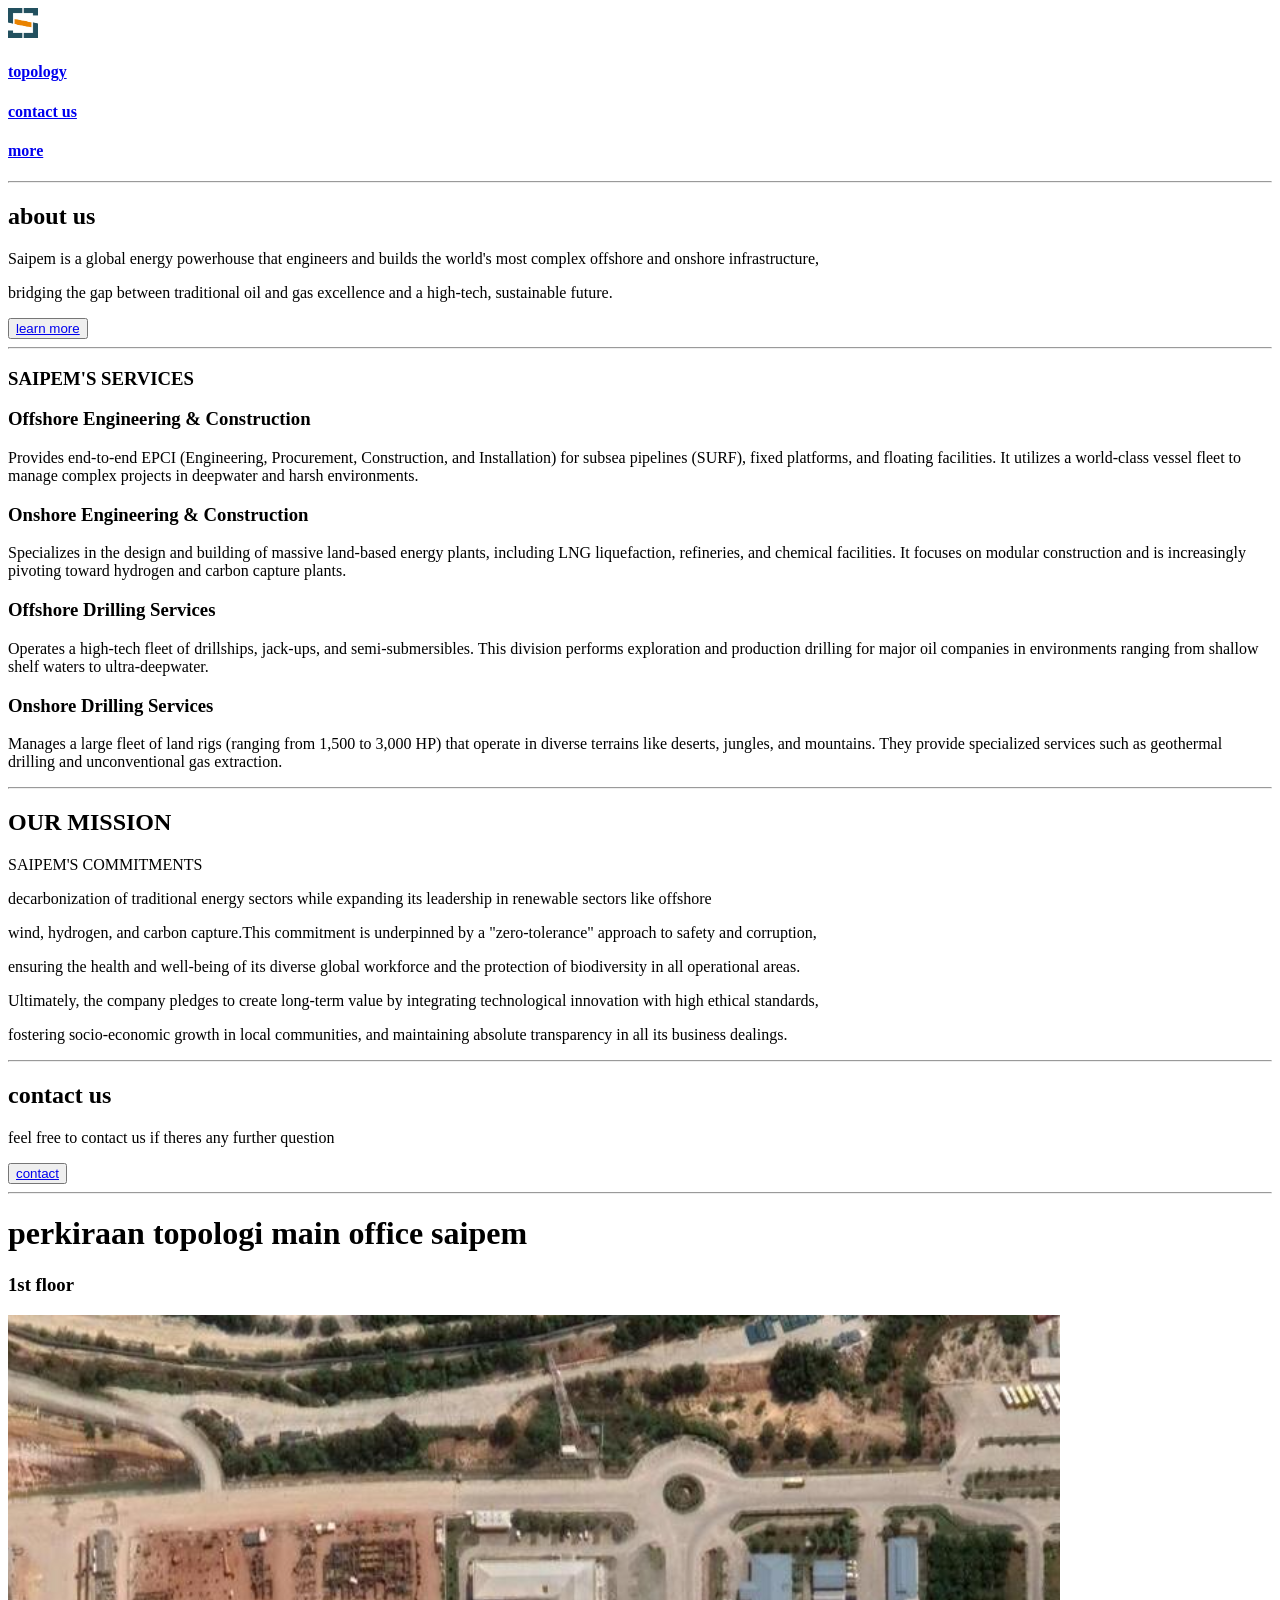
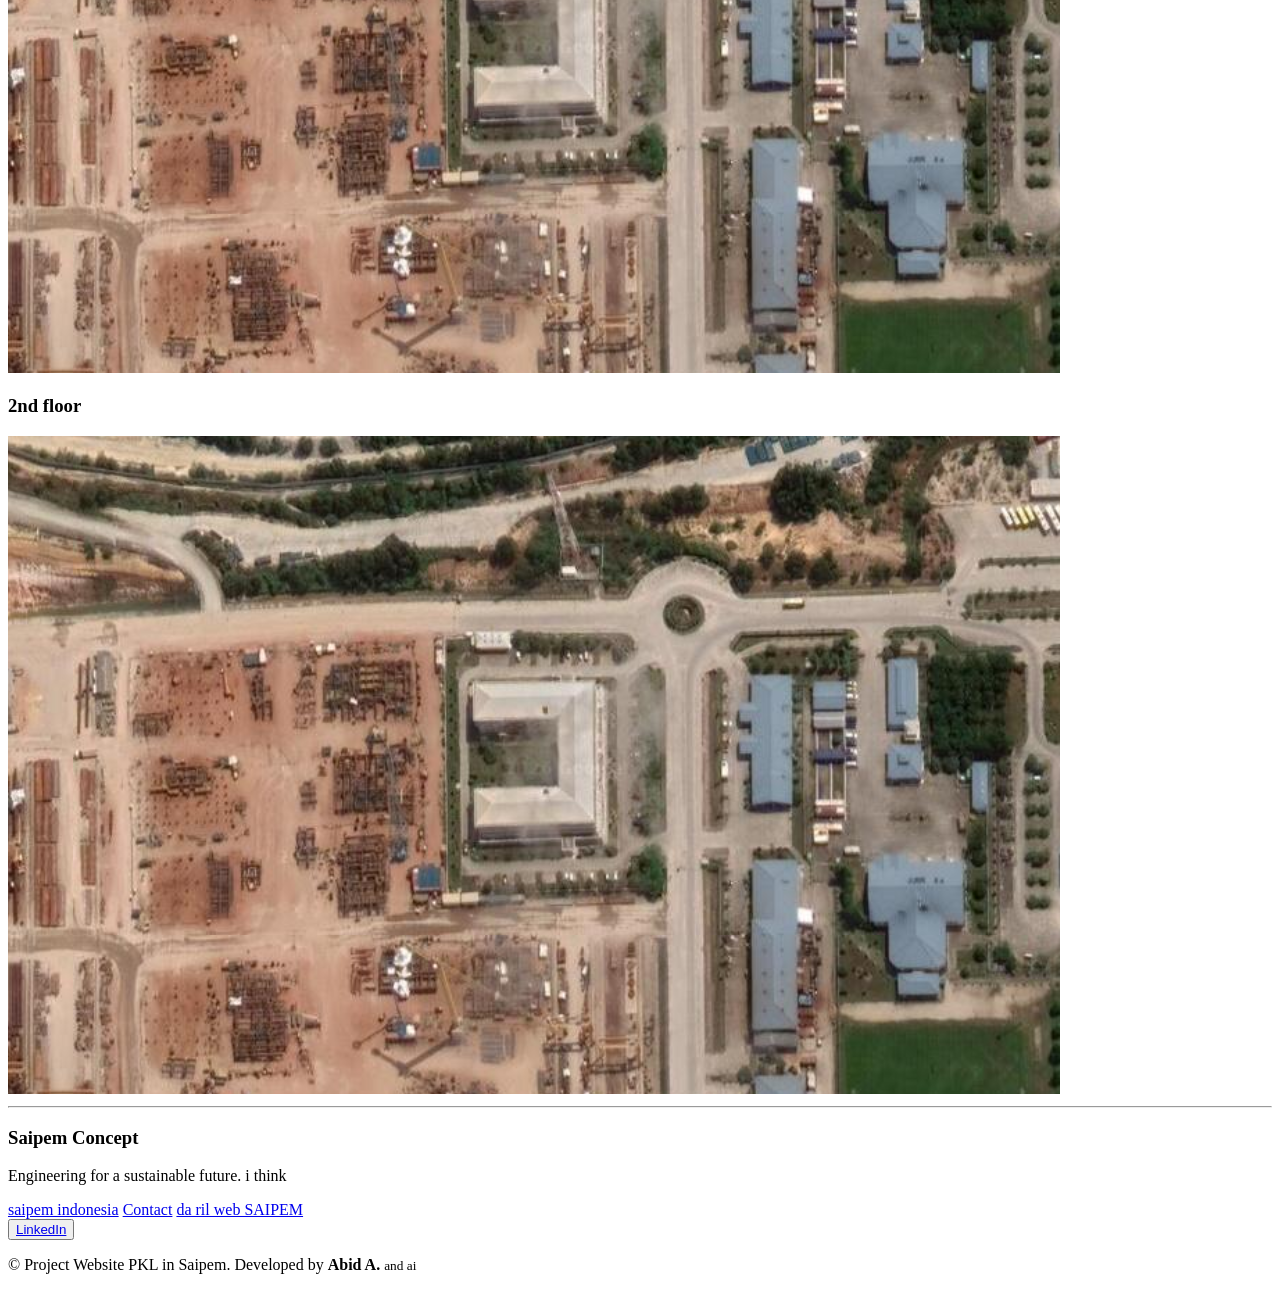
==== index.html @ 53cee396 "Add files via upload" ====
<!DOCTYPE html>
<html lang="en">
<head>
    <meta name="viewport" content="width=device-width, initial-scale=1.0">
    <title>SAIPEM WEBPAGE MADE BY ABID</title>
    <link rel="stylesheet" href="style_index.css">
</head>
<body>
   <header>
      <nav>
         <div id="logo">
           <a target="_blank" href="index.html"><img height="30" src="pics/saipem logo.png" ></a>
         </div>
         <div id="nav links">
           <a href="#perkiraan_topology"><h4>topology</h4></a>
           <a target="_blank" href="mailto:yourname@example.com?subject=Contact%20Us%20-%20Saipem%20Project"><h4>contact us</h4></a>
           <a target="_blank" href="learn_more.html"><h4>more</h4></a>
         </div>
      </nav>
   </header>
  <hr> 
   <main>
    <section id="about us">
      <h2>about us</h2>
      <p>Saipem is a global energy powerhouse that engineers and builds the world's most complex offshore and onshore infrastructure,</p>
      <p> bridging the gap between traditional oil and gas excellence and a high-tech, sustainable future.</p>
      <p>  </p>
      
      <button><a href="learn_more.html">learn more</a></button>
    </section>
<hr>
    <section id="SAIPEM'S service">
      <h3>SAIPEM'S SERVICES</h3>
      <div id="Offshore Engineering & Construction">
        <h3>Offshore Engineering & Construction</h3>
        <p>Provides end-to-end EPCI (Engineering, Procurement, Construction, and Installation) for subsea pipelines (SURF), fixed platforms, and floating facilities. It utilizes a world-class vessel fleet to manage complex projects in deepwater and harsh environments.</p>
      </div>
      <div id="Onshore Engineering & Construction">
         <h3>Onshore Engineering & Construction</h3>
         <p>Specializes in the design and building of massive land-based energy plants, including LNG liquefaction, refineries, and chemical facilities. It focuses on modular construction and is increasingly pivoting toward hydrogen and carbon capture plants.</p>
      </div>
      <div id="Offshore Drilling Services">
        <h3>Offshore Drilling Services</h3>
        <p>Operates a high-tech fleet of drillships, jack-ups, and semi-submersibles. This division performs exploration and production drilling for major oil companies in environments ranging from shallow shelf waters to ultra-deepwater.</p>
      </div>
      <div id="Onshore Drilling Services">
        <h3>Onshore Drilling Services</h3>
        <p>Manages a large fleet of land rigs (ranging from 1,500 to 3,000 HP) that operate in diverse terrains like deserts, jungles, and mountains. They provide specialized services such as geothermal drilling and unconventional gas extraction.</p>
      </div>
    </section>
<hr>
    <section id="our misson">
      <h2>OUR MISSION</h2>
      <p> SAIPEM'S COMMITMENTS </p>
      <p> decarbonization of traditional energy sectors while expanding its leadership in renewable sectors like offshore </p>
      <p> wind, hydrogen, and carbon capture.This commitment is underpinned by a "zero-tolerance" approach to safety and corruption, </p>
      <p> ensuring the health and well-being of its diverse global workforce and the protection of biodiversity in all operational areas.</p>
      <p> Ultimately, the company pledges to create long-term value by integrating technological innovation with high ethical standards,</p>
      <p> fostering socio-economic growth in local communities, and maintaining absolute transparency in all its business dealings.</p>
    </section>
<hr>
    <section id="contact us">
      <h2>contact us</h2>
      <p>feel free to contact us if theres any further question</p>
      <button><a  target="_blank" href="mailto:yourname@example.com?subject=Contact%20Us%20-%20Saipem%20Project">contact</a></button>
    </section>
<hr>

    <h1 id="perkiraan_topology">perkiraan topologi main office saipem</h1>

    <section id="title_first_floor">
      <h3>1st floor</h3>
    </section>

    <section id="first_floor">
        <img src="pics/Screenshot 2026-03-02 100749.png" alt="">
    </section>

    <section id="title_second_floor">
      <h3>2nd floor</h3>
    </section>

    <section id="second_floor">
        <img src="pics/Screenshot 2026-03-02 100749.png" alt="">
    </section>

   </main>
<hr>
<footer>
  <div class="footer-container">
    <div class="footer-section">
      <h3>Saipem Concept</h3>
      <p>Engineering for a sustainable future. i think</p>
    </div>
    
    <div class="footer-links">
      <a target="_blank" href="https://www.linkedin.com/company/pt-saipem-indonesia/">saipem indonesia</a>
      <a target="_blank" href="mailto:yourname@example.com?subject=Contact%20Us%20-%20Saipem%20Project">Contact</a>
      <a target="_blank" href="https://www.saipem.com/en">da ril web SAIPEM</a>
    </div>

      <button> <a target="_blank" href="https://www.linkedin.com/in/abid-aryasatya/">LinkedIn</a></button>
    </div>
  </div>
  
  <div class="footer-bottom">
    <p>&copy; Project Website PKL in Saipem. Developed by <strong>Abid A.</strong> <small>and ai</small></p>
  </div>
</footer>
</body>
</html>
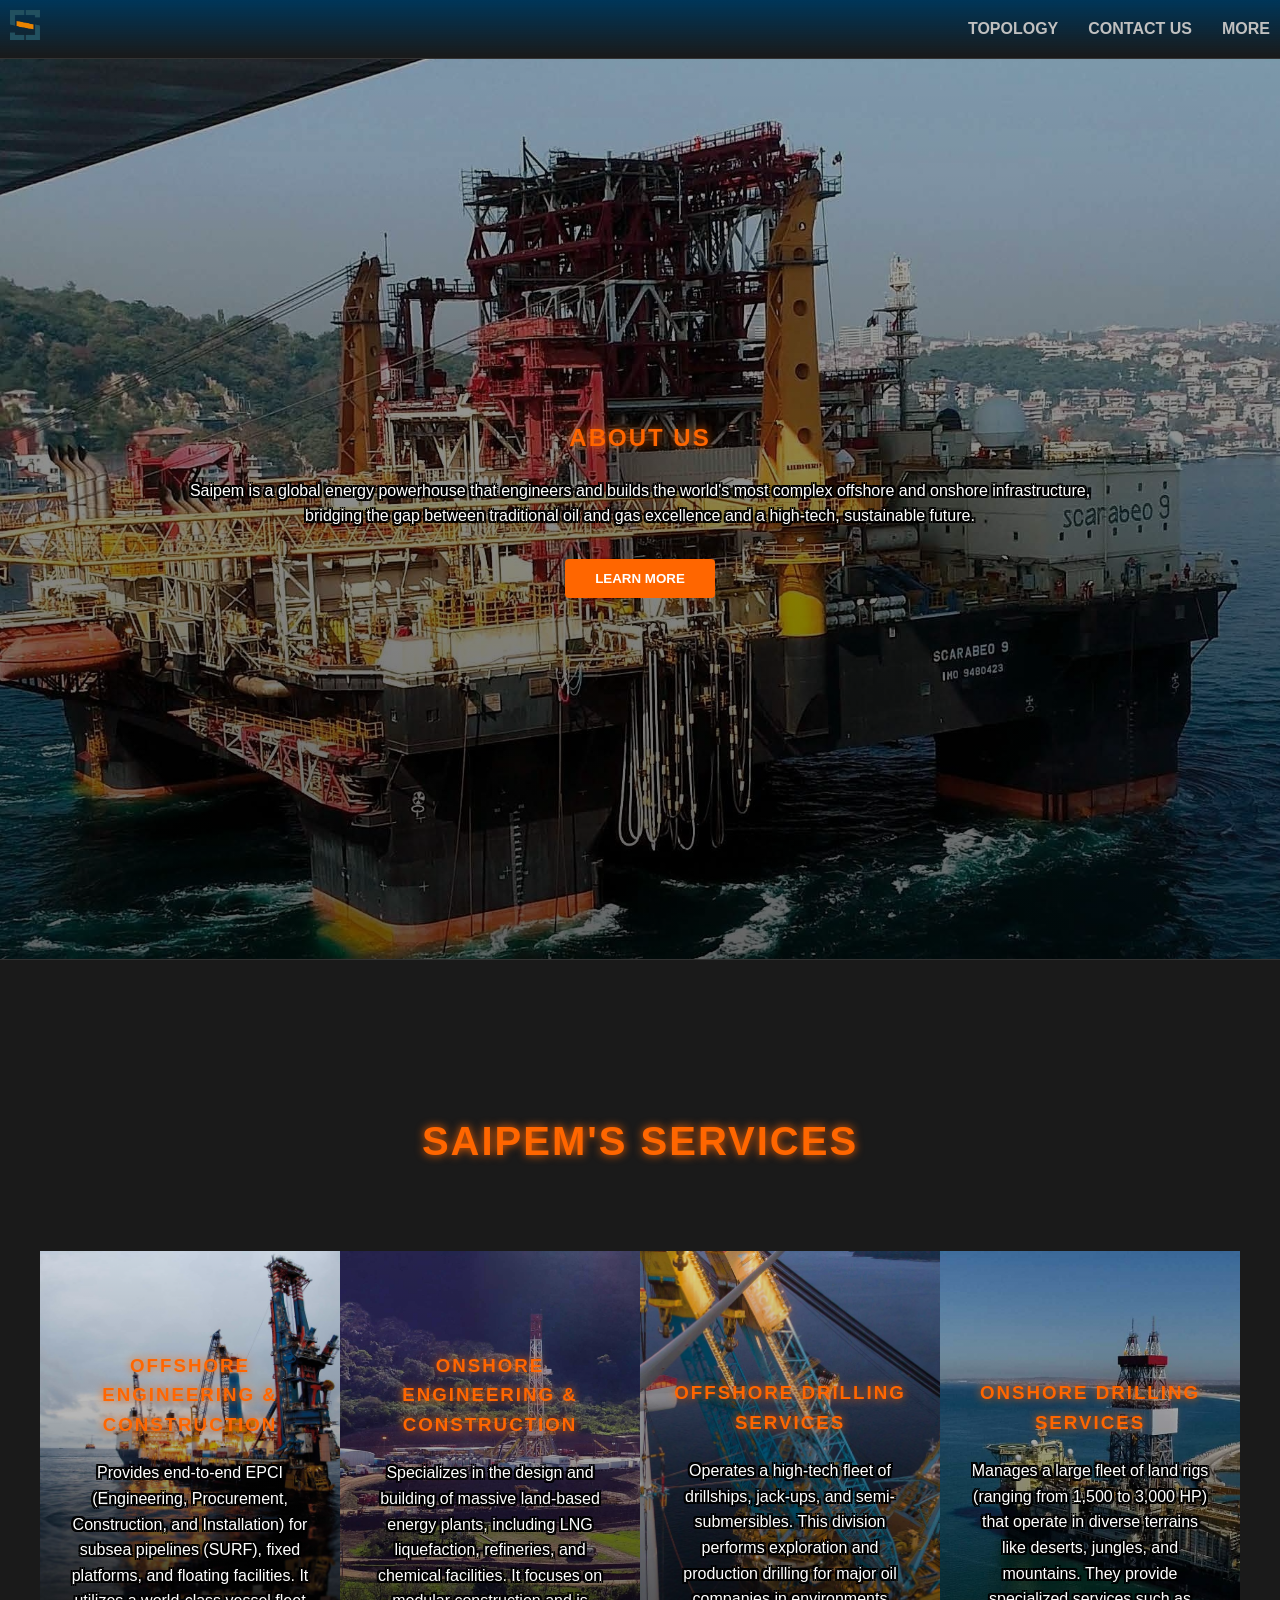
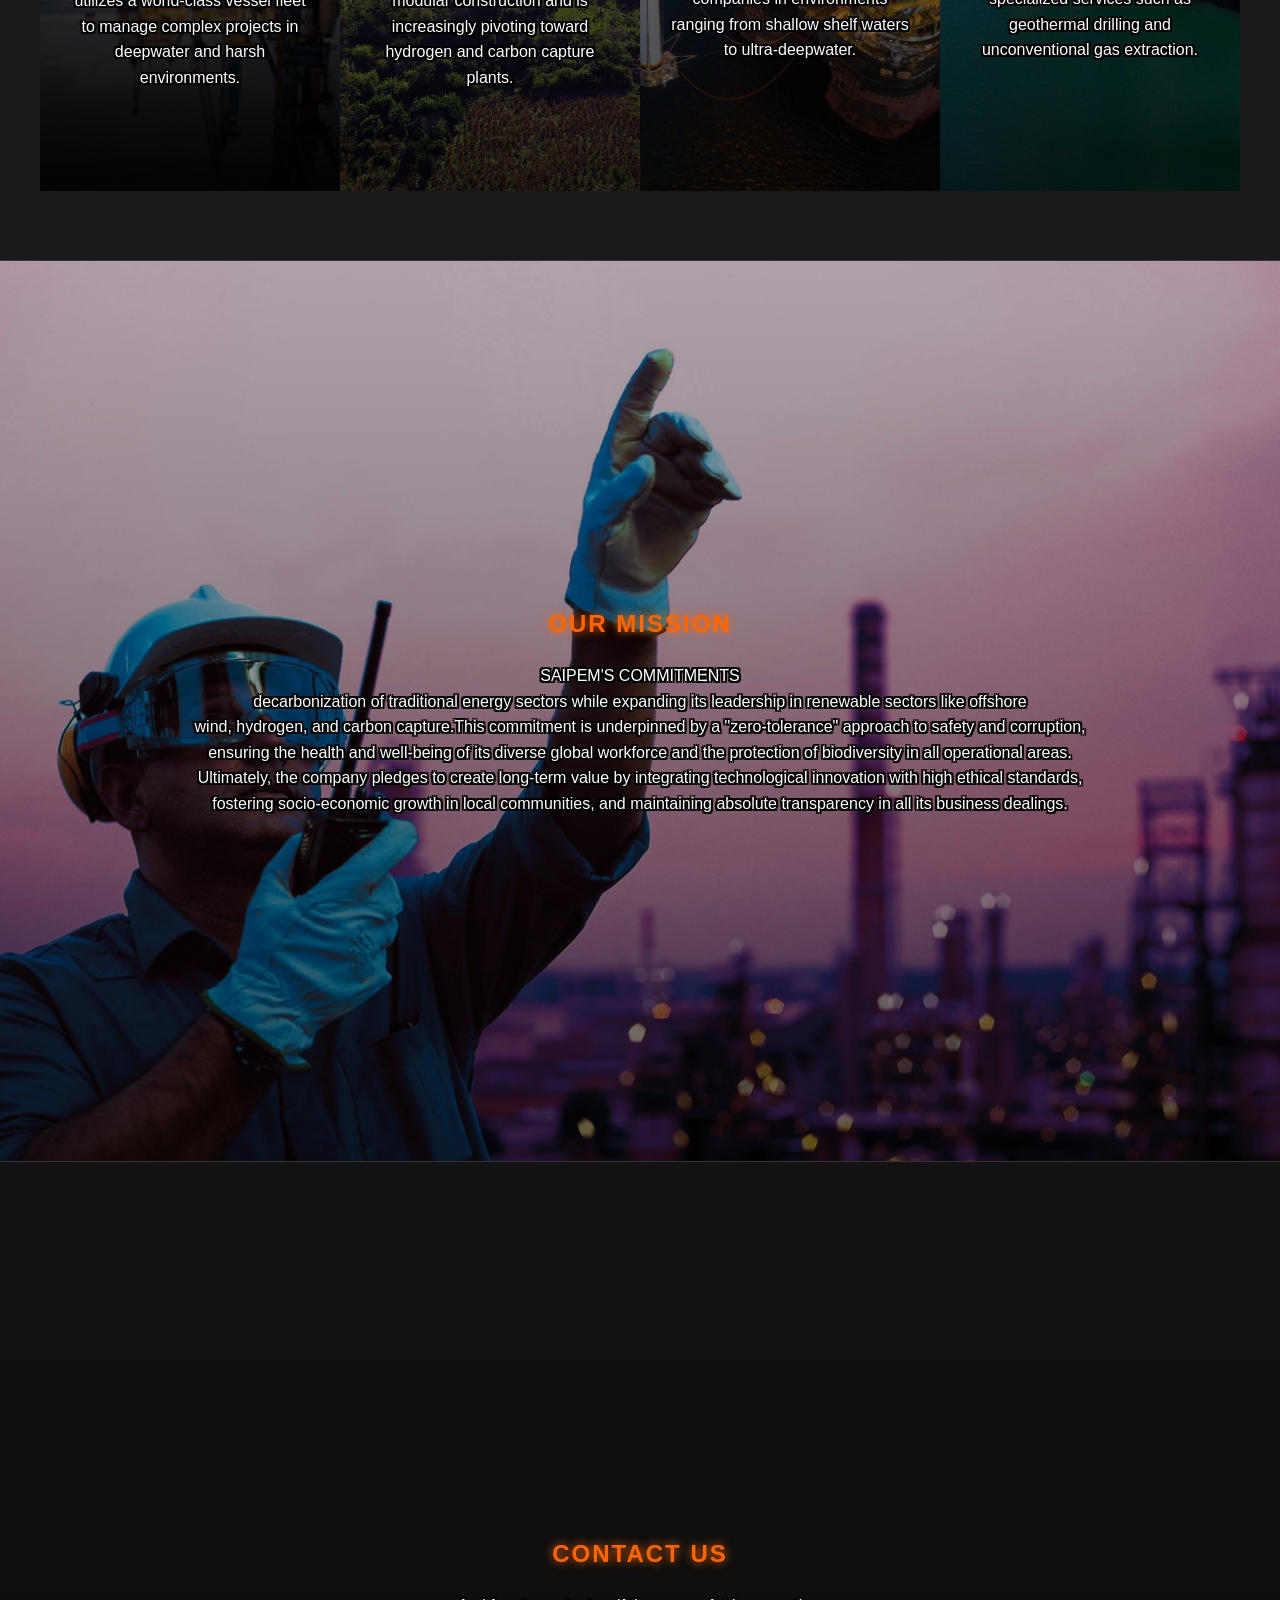
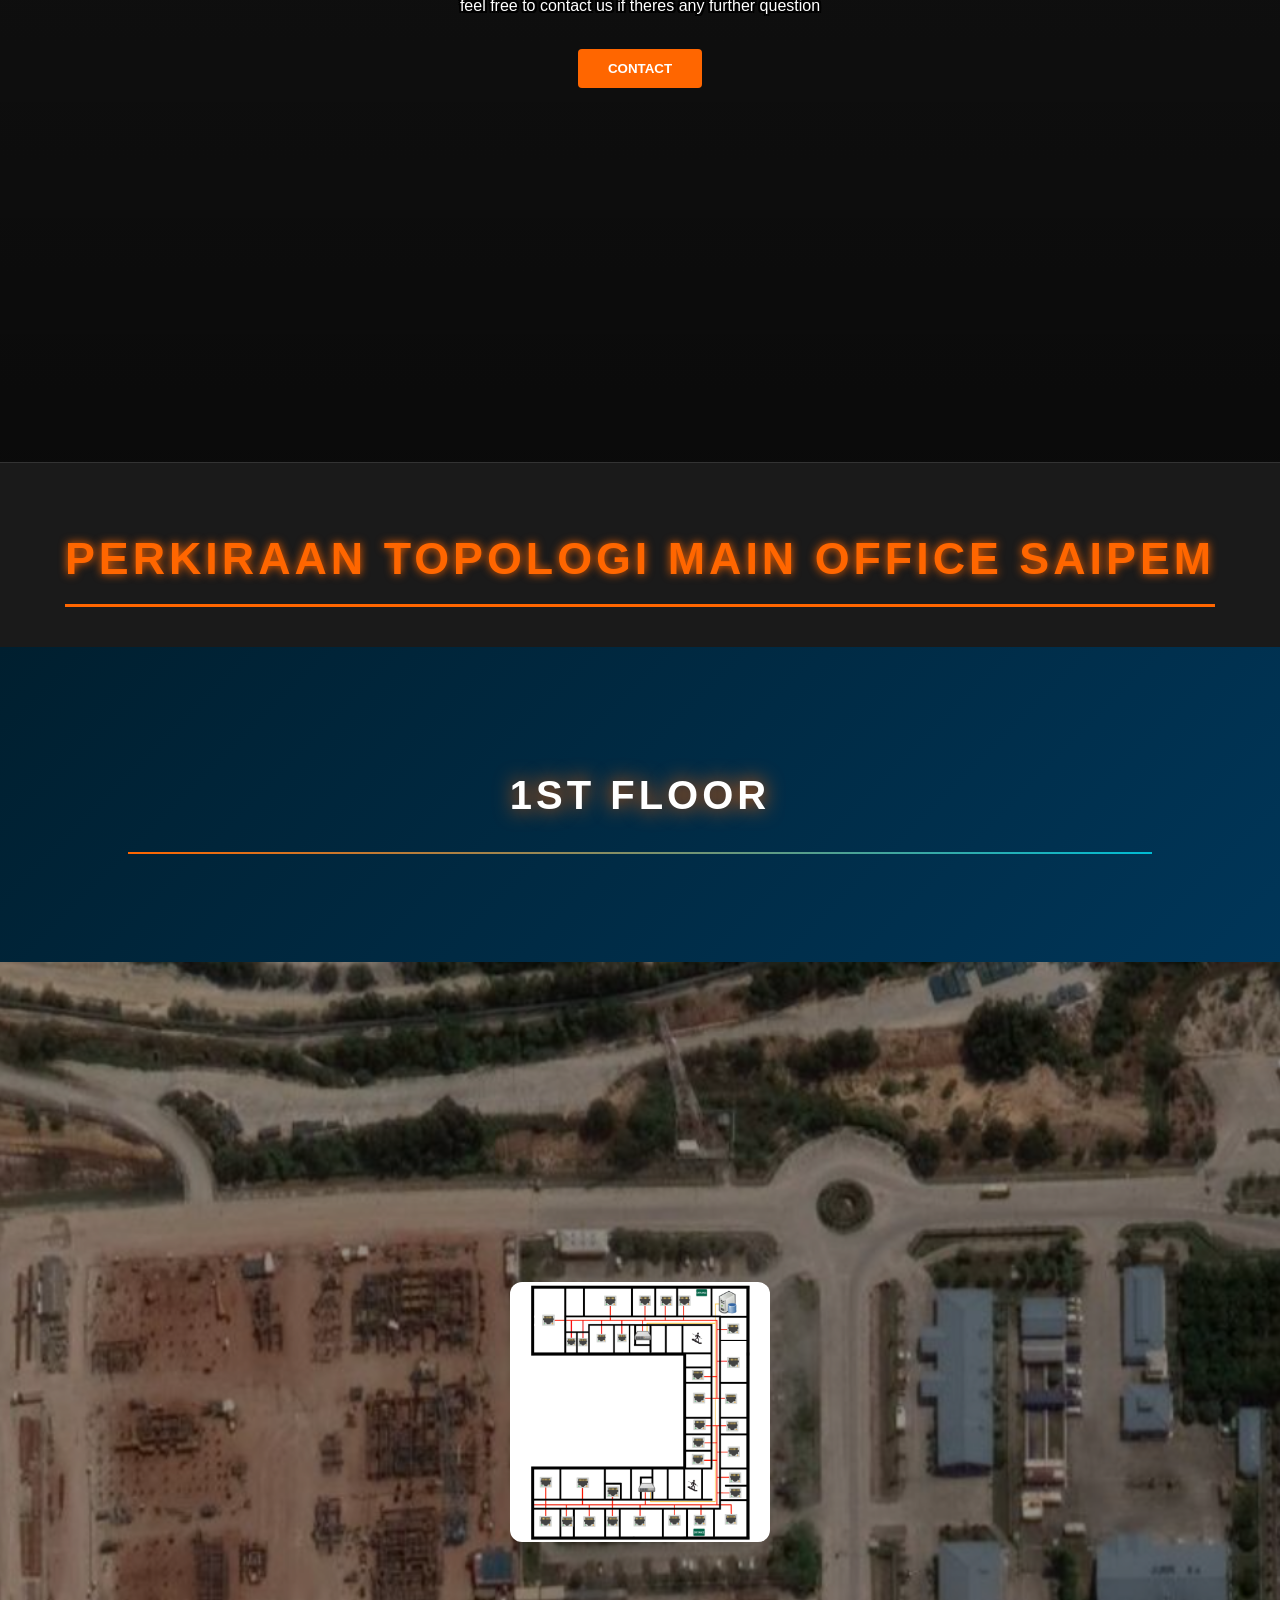
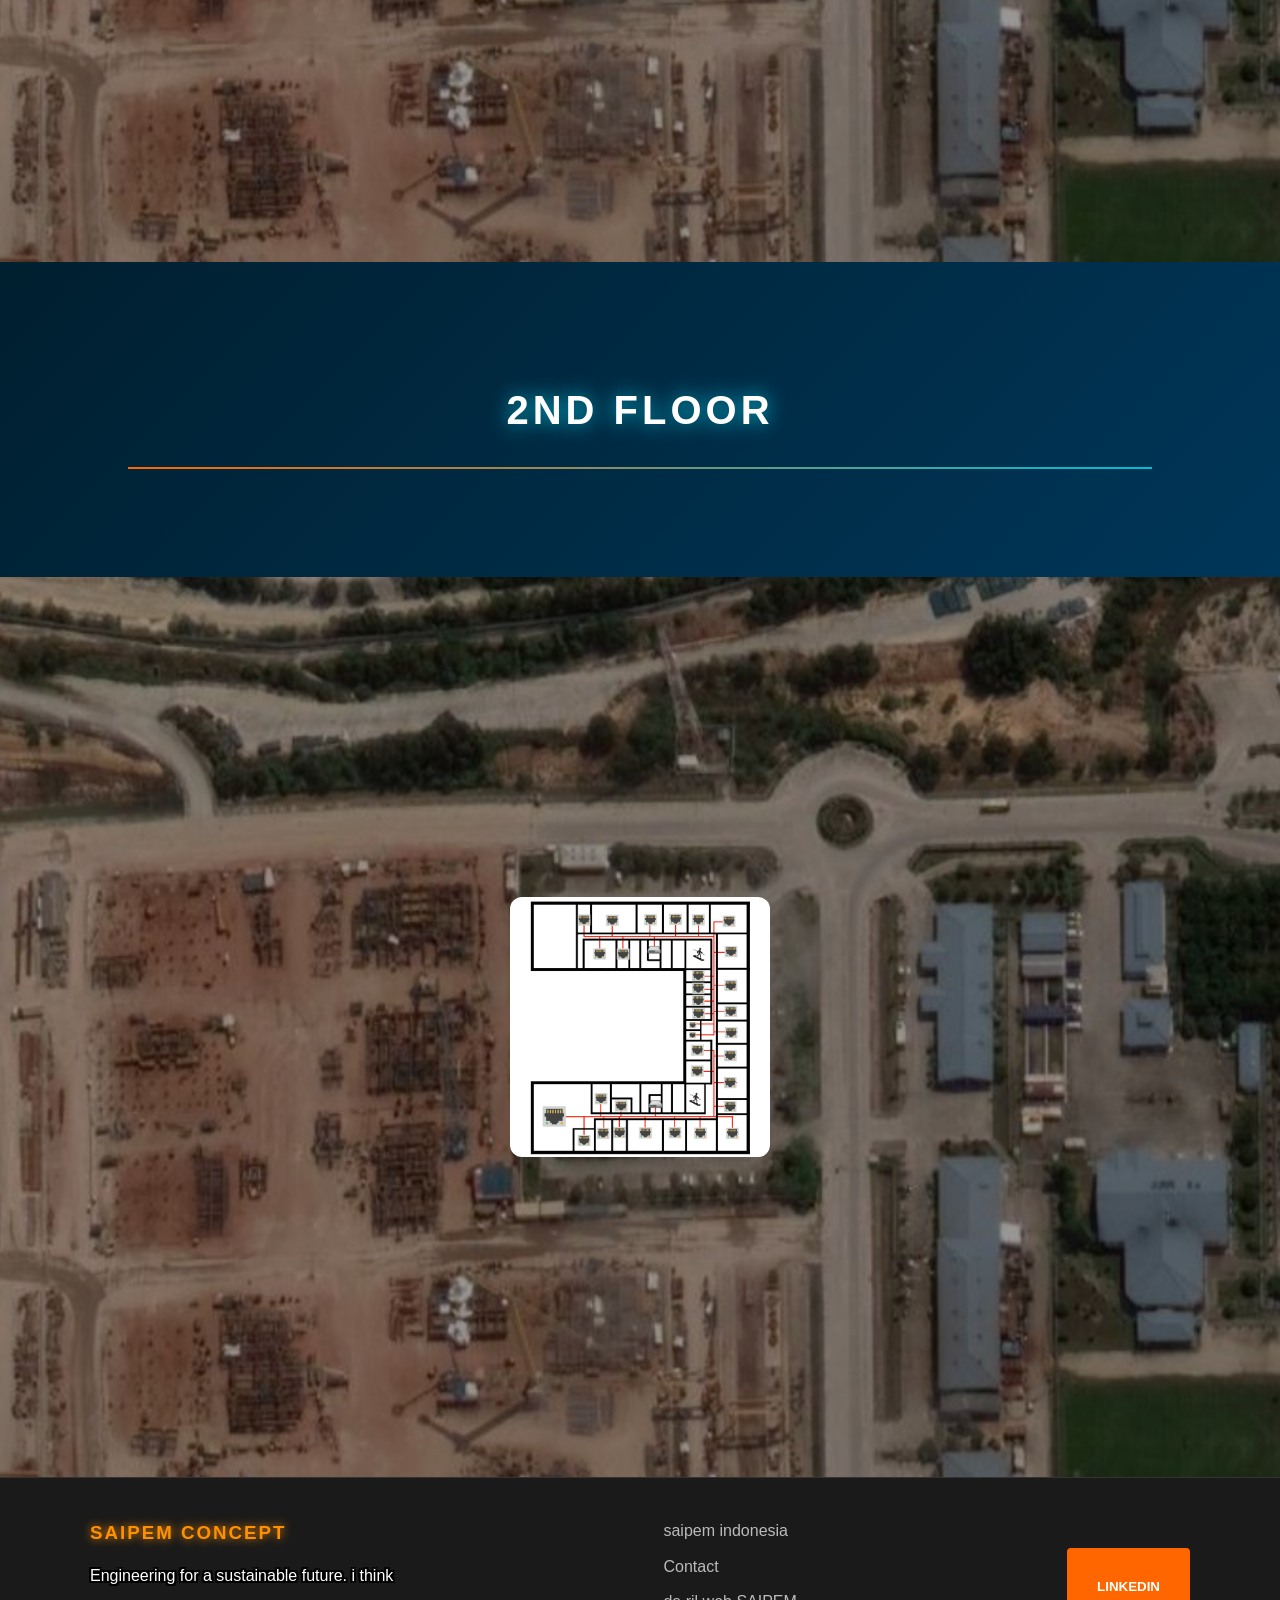
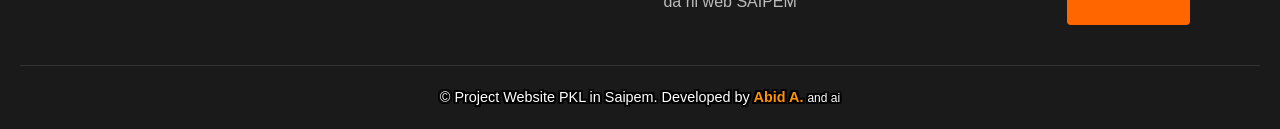
==== commit abc62f7f: "Update index.html" ====
--- a/index.html
+++ b/index.html
@@ -1,9 +1,10 @@
 <!DOCTYPE html>
 <html lang="en">
 <head>
+    <meta charset="UTF-8">
     <meta name="viewport" content="width=device-width, initial-scale=1.0">
-    <title>SAIPEM WEBPAGE MADE BY ABID</title>
-    <link rel="stylesheet" href="style_index.css">
+    <title>Document</title>
+    <link rel="stylesheet" href="STYLE_index.CSS">
 </head>
 <body>
    <header>
@@ -108,4 +109,6 @@
   </div>
 </footer>
 </body>
-</html>+
+</html>
+
--- a/STYLE_index.CSS
+++ b/STYLE_index.CSS
@@ -0,0 +1,424 @@
+
+* {
+    margin: 0;
+    padding: 0;
+    box-sizing: border-box;
+}
+
+body {
+
+    font-family: 'Arial', sans-serif;
+
+    background-color: #1a1a1a;
+
+    color: #C0C0C0;
+
+    line-height: 1.6;
+
+    display: flex;
+
+    flex-direction: column;
+
+}
+
+
+header {
+
+    background: linear-gradient(180deg, rgba(0, 54, 89, 1) 0%, rgba(0, 130, 156, 0) 100%);
+
+    padding: 10px;
+
+    position: sticky;
+
+    top: 0;
+
+    width: 100%;
+
+    z-index: 1000;
+
+}
+
+
+nav, #nav\ links {
+
+    display: flex;
+
+    justify-content: space-between;
+
+    align-items: center;
+
+}
+
+
+#nav\ links {
+
+    gap: 30px;
+
+}
+
+
+#nav\ links a {
+
+    color: #C0C0C0;
+
+    text-decoration: none;
+
+    text-transform: uppercase;
+
+}
+
+
+#nav\ links a:hover {
+
+    color: #FF6600;
+
+}
+
+/* topology heree*/
+
+main > h1 {
+    font-size: 2.8rem;
+    text-align: center;
+    margin: 60px 0 40px 0;
+    letter-spacing: 4px;
+    text-transform: uppercase;
+    color: #FF6600;
+    border-bottom: 3px solid #FF6600;
+    display: inline-block;
+    padding-bottom: 10px;
+}
+
+main {
+    text-align: center;
+}
+
+#title_first_floor,
+#title_second_floor {
+    height: 35vh;
+    min-height: 250px;
+    display: flex;
+    justify-content: center;
+    align-items: center;
+    background: linear-gradient(135deg, #001f2f, #003659);
+    position: relative;
+    overflow: hidden;
+}
+
+
+#title_first_floor::before,
+#title_second_floor::before {
+    content: "";
+    position: absolute;
+    width: 80%;
+    height: 2px;
+    background: linear-gradient(90deg, #FF6600, #00bcd4);
+    top: 65%;
+}
+
+#title_first_floor h3,
+#title_second_floor h3 {
+    font-size: 2.5rem;
+    letter-spacing: 4px;
+    text-transform: uppercase;
+    color: #ffffff;
+    text-shadow: 0 0 15px #FF6600;
+    z-index: 2;
+}
+
+#title_first_floor h3 {
+    text-shadow: 0 0 20px #FF6600;
+}
+
+#title_second_floor h3 {
+    text-shadow: 0 0 20px #00bcd4;
+}
+
+section {
+
+    min-height: calc(100vh - 80px);
+
+    display: flex;
+
+    flex-direction: column;
+
+    justify-content: center;
+
+    align-items: center;
+
+    text-align: center;
+
+    background-size: cover;
+
+    background-position: center;
+
+    background-repeat: no-repeat;
+
+    padding: 40px;
+
+    height: 100vh;
+
+    scroll-snap-align: start;
+
+}
+
+/* ===================================== */
+/* CENTER 1:1 POPUP IMAGE FOR FLOORS */
+/* ===================================== */
+
+#first_floor,
+#second_floor {
+    position: relative;
+    overflow: hidden;
+}
+
+/* Fullscreen background image */
+#first_floor img,
+#second_floor img {
+    position: absolute;
+    width: 100%;
+    height: 100%;
+    object-fit: cover;
+    filter: brightness(0.6);
+    z-index: 1;
+}
+
+/* Center 1:1 image */
+#first_floor::after,
+#second_floor::after {
+    content: "";
+    position: absolute;
+    width: 260px;
+    height: 260px;
+    background-size: cover;
+    background-position: center;
+    border-radius: 12px;
+    z-index: 2;
+    transition: transform 0.4s ease, box-shadow 0.4s ease;
+}
+
+/* Different images for each floor */
+#first_floor::after {
+    background-image: url("pics/topo_firstfloor.jpg");
+}
+
+#second_floor::after {
+    background-image: url("pics/topo_secondfloor.jpg");
+}
+
+/* Smooth pop-up */
+#first_floor:hover::after,
+#second_floor:hover::after {
+    transform: scale(2.5);
+    box-shadow: 0 0 30px rgba(255, 102, 0, 0.8);
+}
+
+
+/*learn more here*/
+
+
+#history_of_saipem,
+#what_saipem_do {
+    min-height: 100vh;
+    padding: 80px 15%;
+    display: flex;
+    flex-direction: column;
+    justify-content: center;
+    text-align: left;
+    position: relative;
+    color: #ffffff;
+    background-size: cover;
+    background-position: center;
+    background-repeat: no-repeat;
+}
+
+#history_of_saipem {
+    background-image:
+        linear-gradient(rgba(0,0,0,0.5), rgba(0,0,0,0.75)),
+        url("pics/oldthing.jpg");
+}
+
+#what_saipem_do {
+    background-image:
+        linear-gradient(rgba(0,0,0,0.5), rgba(0,0,0,0.75)),
+        url("pics/off.jpeg");
+}
+
+#history_of_saipem h2,
+#what_saipem_do h2 {
+    font-size: 2.5rem;
+    margin-bottom: 30px;
+    letter-spacing: 3px;
+    border-left: 4px solid #FF6600;
+    padding-left: 15px;
+}
+
+#history_of_saipem h3,
+#what_saipem_do h3 {
+    margin-top: 30px;
+    margin-bottom: 10px;
+    font-size: 1.4rem;
+    color: #FF6600;
+}
+
+#history_of_saipem p,
+#what_saipem_do p {
+    margin-bottom: 15px;
+    line-height: 1.8;
+    max-width: 900px;
+}
+
+p, pre{
+
+color: #FFFFFF;
+text-shadow: 2px 2px 0 #000000, 2px -2px 0 #000000, -2px 2px 0 #000000, -2px -2px 0 #000000, 2px 0px 0 #000000, 0px 2px 0 #000000, -2px 0px 0 #000000, 0px -2px 0 #000000;
+color: #FFFFFF;
+
+}
+
+
+h1, h2, h3 {
+
+    color: #FF6600;
+
+    text-transform: uppercase;
+
+    margin-bottom: 20px;
+
+    letter-spacing: 2px;
+
+    text-shadow: 0 0 10px;
+
+}
+
+
+
+[id="about us"] {
+
+    background-image: linear-gradient(to bottom, rgba(0,0,0,0.3), rgba(0,0,0,0.6)),
+
+                      url('pics/rig2_picture.jpg');
+
+}
+
+
+[id="our misson"] {
+
+    background-image: linear-gradient(to bottom, rgba(0,0,0,0.3), rgba(0,0,0,0.6)),
+
+                      url('pics/pointing_dude_picture.jpg');
+
+}
+
+
+[id="contact us"] {
+    background-image: linear-gradient(to bottom, rgba(0,0,0,0.3), rgba(0,0,0,0.6)),
+url('pics/hse.jpg');
+}
+/* --- THE HORIZONTAL SERVICES SECTION --- */
+[id="SAIPEM'S service"] {
+    display: flex;
+    flex-direction: row;
+    flex-wrap: wrap;  
+    justify-content: center;
+    background-image: url(pics/little-waves-calm-sea-somewhere-greece.jpg);
+}
+[id="SAIPEM'S service"] > h3 {
+    width: 100%;
+    margin-top: 80px;
+    font-size: 2.5rem;
+}
+[id="SAIPEM'S service"] div {
+    flex: 5;            
+    min-width: 250px;  
+    height: 60vh;      
+    display: flex;
+    flex-direction: column;
+    justify-content: center;
+    padding: 30px;
+    transition: transform 0.3s ease;
+    background-size: cover;        
+    background-position: center;    
+    background-repeat: no-repeat;
+}
+[id="SAIPEM'S service"] div:hover {
+    transform: scale(1.10);
+    z-index: 5;
+    filter: brightness(1.2);
+}
+#Offshore\ Engineering\ \&\ Construction {
+    background-image: linear-gradient(rgba(0,0,0,0.1), rgba(0,0,0,0.7)), url('pics/pic2.jpg');
+}
+#Onshore\ Engineering\ \&\ Construction {
+    background-image: linear-gradient(rgba(0,0,0,0.1), rgba(0,0,0,0.7)), url('pics/pic5.jpg');
+}
+#Offshore\ Drilling\ Services {
+    background-image: linear-gradient(rgba(0,0,0,0.1), rgba(0,0,0,0.7)), url('pics/rig3_picutre.jpg');
+}
+#Onshore\ Drilling\ Services {
+    background-image: linear-gradient(rgba(0,0,0,0.1), rgba(0,0,0,0.7)), url('pics/pic4.jpg');
+}
+/* --- Buttons & Footer --- */
+ button {
+    margin-top: 30px;
+    background-color: #FF6600;
+    border: none;
+    padding: 12px 30px;
+    cursor: pointer;
+    border-radius: 4px;
+    transition: 0.3s;
+}
+button a {
+    color: white;
+    text-decoration: none;
+    font-weight: bold;
+    text-transform: uppercase;
+}
+button:hover {
+    background-color: #e65c00;
+    box-shadow: 0 0 15px #FF6600;
+}
+footer {
+    background-color: #1a1a1a;
+    color: #ffffff;
+    padding: 40px 20px 20px 20px;
+    font-family: Arial, sans-serif;
+}
+.footer-container {
+    max-width: 1100px;
+    margin: 0 auto;
+    display: flex;
+    justify-content: space-between;
+    flex-wrap: wrap;
+    gap: 30px;
+}
+.footer-section h3 {
+    color: #ff9100;
+    margin-bottom: 15px;
+    text-transform: uppercase;
+}
+.footer-links a, .footer-socials a {
+    display: block;
+    color: #bbb;
+    text-decoration: none;
+    margin-bottom: 10px;
+    transition: color 0.3s;
+}
+.footer-links a:hover, .footer-socials a:hover {
+    color: #ffffff;
+}
+.footer-bottom {
+    text-align: center;
+    margin-top: 40px;
+    padding-top: 20px;
+    border-top: 1px solid #333;
+    font-size: 0.9rem;
+    color: #777;
+}
+.footer-bottom strong {
+    color: #ff9100;
+}
+hr {
+    border: 0;
+    height: 1px;
+    background: #333;
+}
